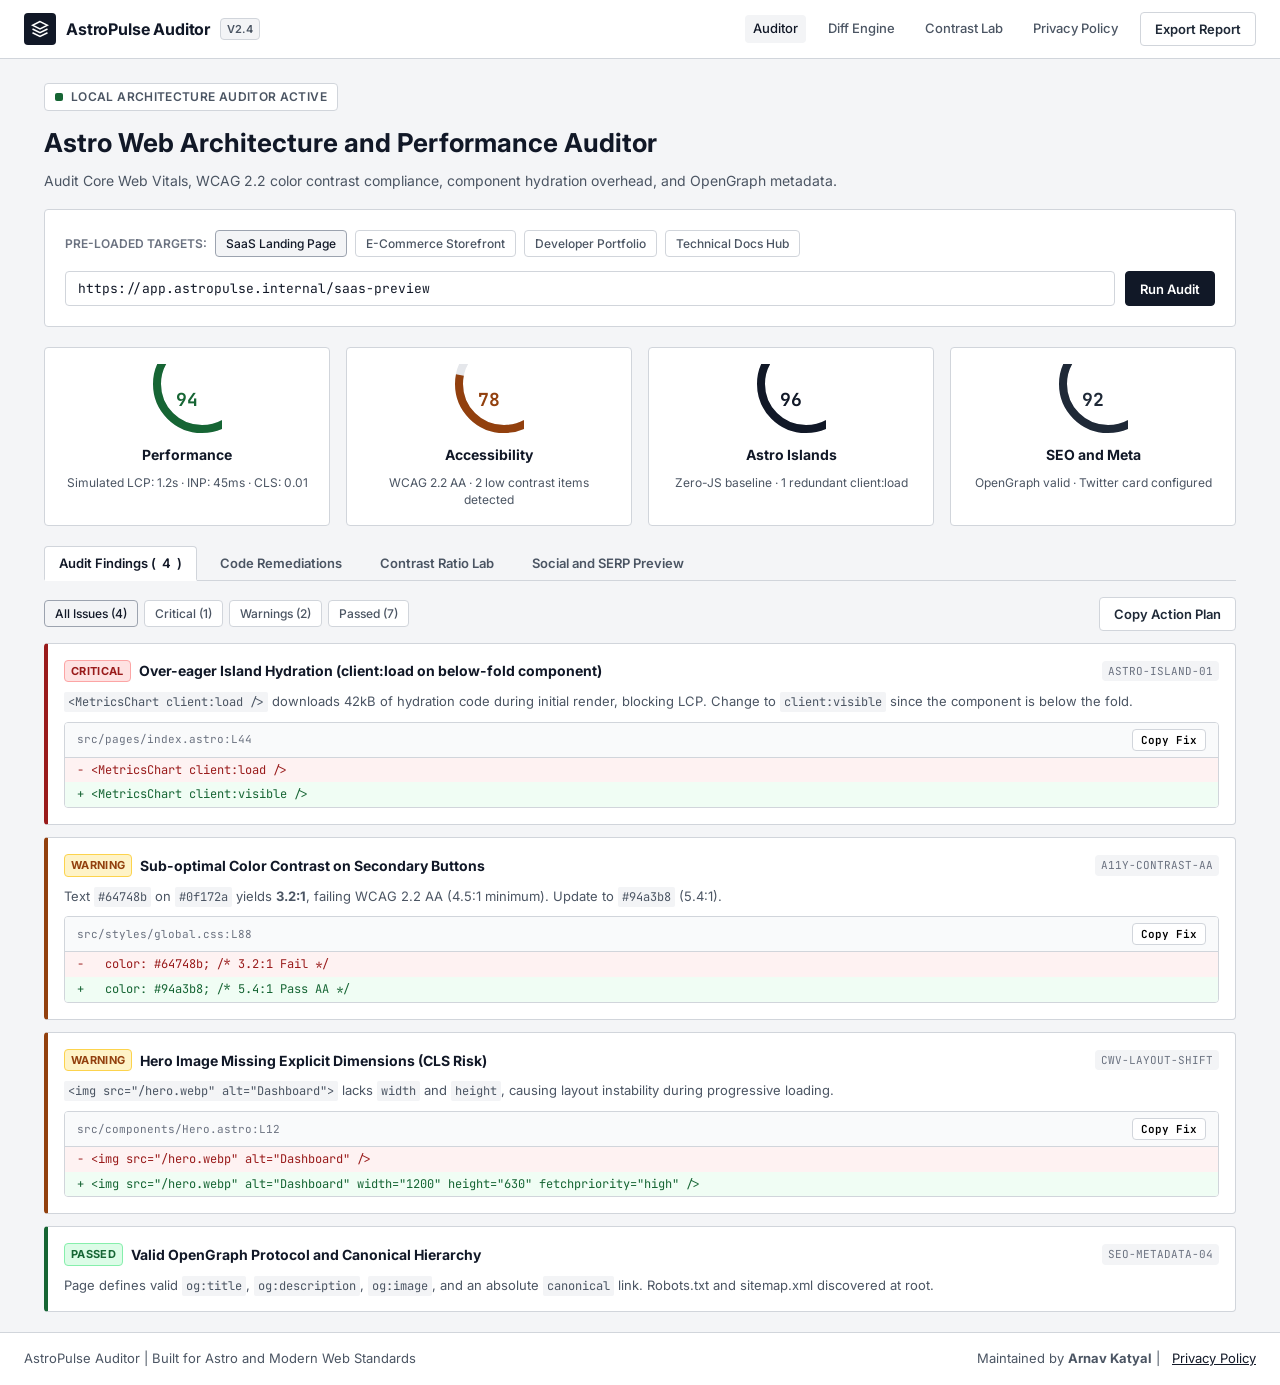
==== index.html @ 03dbcadd "Initial commit: AstroPulse web architecture and performance auditor" ====
<!DOCTYPE html>
<html lang="en">
<head>
  <meta charset="UTF-8" />
  <meta name="viewport" content="width=device-width, initial-scale=1.0" />
  <title>AstroPulse - Web Architecture, SEO and Performance Auditor</title>
  <meta name="description" content="Engineering auditor for Astro and modern web applications. Real-time Core Web Vitals simulation, WCAG 2.2 accessibility, and automated code diff remediations." />
  <link rel="preconnect" href="https://fonts.googleapis.com" />
  <link rel="preconnect" href="https://fonts.gstatic.com" crossorigin />
  <link href="https://fonts.googleapis.com/css2?family=Inter:wght@400;500;600;700&family=JetBrains+Mono:wght@400;500;600&display=swap" rel="stylesheet" />
  <style>
    :root {
      --bg: #f4f5f7;
      --card: #ffffff;
      --card-hover: #fafafa;
      --border: #d1d5db;
      --border-dark: #9ca3af;
      --t1: #111827;
      --t2: #4b5563;
      --t3: #6b7280;
      --btn-primary: #111827;
      --btn-primary-hover: #000000;
      --btn-primary-text: #ffffff;
      --btn-secondary: #ffffff;
      --btn-secondary-hover: #f9fafb;
      --btn-secondary-text: #1f2937;
      --pass: #166534; --pass-bg: #dcfce7; --pass-border: #86efac;
      --warn: #92400e; --warn-bg: #fef3c7; --warn-border: #fcd34d;
      --crit: #991b1b; --crit-bg: #fee2e2; --crit-border: #fca5a5;
      --radius: 4px;
      --sans: 'Inter', -apple-system, BlinkMacSystemFont, sans-serif;
      --mono: 'JetBrains Mono', Menlo, Consolas, monospace;
    }
    *, *::before, *::after { box-sizing: border-box; margin: 0; padding: 0; }
    html { scroll-behavior: smooth; }
    body {
      background: var(--bg);
      color: var(--t1);
      font-family: var(--sans);
      line-height: 1.5;
      min-height: 100vh;
      display: flex;
      flex-direction: column;
    }
    a { color: var(--t1); text-decoration: underline; }

    /* Top Nav */
    .nav {
      background: #ffffff;
      border-bottom: 1px solid var(--border);
      padding: 12px 24px;
      position: sticky;
      top: 0;
      z-index: 50;
    }
    .nav-inner {
      max-width: 1240px;
      margin: 0 auto;
      display: flex;
      align-items: center;
      justify-content: space-between;
      gap: 16px;
    }
    .nav-brand {
      display: flex;
      align-items: center;
      gap: 10px;
      text-decoration: none;
      color: var(--t1);
    }
    .logo {
      width: 32px;
      height: 32px;
      border-radius: var(--radius);
      background: var(--btn-primary);
      display: flex;
      align-items: center;
      justify-content: center;
    }
    .logo svg { width: 18px; height: 18px; fill: none; stroke: #fff; stroke-width: 2; }
    .brand-name { font-weight: 700; font-size: 16px; letter-spacing: -0.01em; }
    .badge {
      font-size: 11px;
      font-weight: 600;
      padding: 2px 6px;
      border-radius: var(--radius);
      background: #f3f4f6;
      color: var(--t2);
      border: 1px solid var(--border);
      text-transform: uppercase;
    }
    .nav-links { display: flex; align-items: center; gap: 14px; }
    .nav-link {
      font-size: 13px;
      font-weight: 500;
      color: var(--t2);
      text-decoration: none;
      padding: 4px 8px;
      border-radius: var(--radius);
    }
    .nav-link:hover, .nav-link.active {
      color: var(--t1);
      background: #f3f4f6;
    }

    /* Buttons */
    .btn {
      font-family: inherit;
      font-size: 13px;
      font-weight: 600;
      padding: 8px 14px;
      border-radius: var(--radius);
      cursor: pointer;
      display: inline-flex;
      align-items: center;
      gap: 6px;
      border: 1px solid transparent;
      user-select: none;
    }
    .btn-p {
      background: var(--btn-primary);
      color: var(--btn-primary-text);
      border-color: var(--btn-primary);
    }
    .btn-p:hover { background: var(--btn-primary-hover); }
    .btn-s {
      background: var(--btn-secondary);
      color: var(--btn-secondary-text);
      border-color: var(--border);
    }
    .btn-s:hover { background: var(--btn-secondary-hover); border-color: var(--border-dark); }

    /* Hero Section */
    .hero {
      max-width: 1240px;
      width: 100%;
      margin: 24px auto 0;
      padding: 0 24px;
    }
    .status-tag {
      display: inline-flex;
      align-items: center;
      gap: 8px;
      padding: 4px 10px;
      border-radius: var(--radius);
      border: 1px solid var(--border);
      background: #ffffff;
      color: var(--t2);
      font-size: 12px;
      font-weight: 600;
      margin-bottom: 12px;
      text-transform: uppercase;
      letter-spacing: 0.03em;
    }
    .status-tag .dot { width: 8px; height: 8px; border-radius: 2px; background: var(--pass); }
    .hero h1 { font-size: 26px; font-weight: 700; color: var(--t1); margin-bottom: 8px; }
    .hero p { font-size: 14px; color: var(--t2); max-width: 850px; line-height: 1.5; }

    /* Console Panel */
    .console {
      background: var(--card);
      border: 1px solid var(--border);
      border-radius: var(--radius);
      padding: 20px;
      margin-top: 18px;
      display: flex;
      flex-direction: column;
      gap: 14px;
    }
    .presets { display: flex; align-items: center; gap: 8px; flex-wrap: wrap; }
    .presets-label { font-size: 12px; font-weight: 600; color: var(--t3); text-transform: uppercase; }
    .preset {
      font-family: inherit;
      font-size: 12px;
      font-weight: 500;
      padding: 5px 10px;
      border-radius: var(--radius);
      border: 1px solid var(--border);
      background: #ffffff;
      color: var(--t2);
      cursor: pointer;
    }
    .preset:hover, .preset.on { background: #f3f4f6; color: var(--t1); border-color: var(--border-dark); }
    .input-row { display: flex; gap: 10px; }
    .url-input {
      flex: 1;
      font-family: var(--mono);
      font-size: 13px;
      padding: 8px 12px;
      border: 1px solid var(--border);
      border-radius: var(--radius);
      background: #ffffff;
      color: var(--t1);
    }
    .url-input:focus { outline: none; border-color: var(--t1); }
    .prog { display: none; }
    .prog-top { display: flex; justify-content: space-between; font-size: 12px; font-family: var(--mono); color: var(--t2); margin-bottom: 6px; }
    .prog-track { height: 6px; background: #e5e7eb; border-radius: 2px; overflow: hidden; }
    .prog-fill { height: 100%; width: 0%; background: var(--btn-primary); }

    /* Scorecards */
    .scores {
      max-width: 1240px;
      width: 100%;
      margin: 20px auto 0;
      padding: 0 24px;
      display: grid;
      grid-template-columns: repeat(4, 1fr);
      gap: 16px;
    }
    @media (max-width: 900px) { .scores { grid-template-columns: repeat(2, 1fr); } }
    @media (max-width: 540px) { .scores { grid-template-columns: 1fr; } }
    .sc {
      background: var(--card);
      border: 1px solid var(--border);
      border-radius: var(--radius);
      padding: 16px;
      display: flex;
      flex-direction: column;
      gap: 10px;
    }
    .gauge { width: 70px; height: 70px; position: relative; margin: 0 auto; }
    .gauge svg { width: 70px; height: 70px; transform: rotate(-90deg); }
    .gauge-bg { fill: none; stroke: #e5e7eb; stroke-width: 8; }
    .gauge-fg { fill: none; stroke-width: 8; stroke-dasharray: 283; stroke-dashoffset: 0; stroke-linecap: butt; transition: stroke-dashoffset .6s ease; }
    .gauge-num { position: absolute; inset: 0; display: flex; align-items: center; justify-content: center; font-size: 18px; font-weight: 700; font-family: var(--mono); }
    .sc h2 { font-size: 14px; font-weight: 700; text-align: center; }
    .sc .desc { font-size: 12px; color: var(--t2); text-align: center; line-height: 1.4; }

    /* Tabs & Content */
    .tabs {
      max-width: 1240px;
      width: 100%;
      margin: 20px auto;
      padding: 0 24px;
    }
    .tabs-nav {
      display: flex;
      border-bottom: 1px solid var(--border);
      gap: 8px;
      margin-bottom: 16px;
    }
    .tab-btn {
      font-family: inherit;
      font-size: 13px;
      font-weight: 600;
      padding: 8px 14px;
      border: 1px solid transparent;
      border-bottom: none;
      background: none;
      color: var(--t2);
      cursor: pointer;
      border-radius: var(--radius) var(--radius) 0 0;
      display: inline-flex;
      align-items: center;
      gap: 6px;
    }
    .tab-btn:hover { color: var(--t1); background: #ffffff; }
    .tab-btn.on {
      color: var(--t1);
      background: #ffffff;
      border-color: var(--border);
      border-bottom: 2px solid #ffffff;
      margin-bottom: -1px;
    }
    .tab-panel { display: none; }
    .tab-panel.on { display: block; }

    /* Findings List */
    .toolbar { display: flex; justify-content: space-between; align-items: center; gap: 10px; margin-bottom: 12px; flex-wrap: wrap; }
    .chips { display: flex; gap: 6px; flex-wrap: wrap; }
    .chip {
      font-family: inherit;
      font-size: 12px;
      font-weight: 500;
      padding: 5px 10px;
      border-radius: var(--radius);
      border: 1px solid var(--border);
      background: #ffffff;
      color: var(--t2);
      cursor: pointer;
    }
    .chip:hover, .chip.on { background: #f3f4f6; color: var(--t1); border-color: var(--border-dark); }
    .findings { display: flex; flex-direction: column; gap: 12px; }
    .finding {
      background: var(--card);
      border: 1px solid var(--border);
      border-radius: var(--radius);
      padding: 16px;
      display: flex;
      flex-direction: column;
      gap: 10px;
    }
    .finding.crit { border-left: 4px solid var(--crit); }
    .finding.warn { border-left: 4px solid var(--warn); }
    .finding.pass { border-left: 4px solid var(--pass); }
    .fh { display: flex; justify-content: space-between; align-items: center; gap: 8px; flex-wrap: wrap; }
    .fh-left { display: flex; align-items: center; gap: 8px; }
    .fh h3 { font-size: 14px; font-weight: 700; color: var(--t1); }
    .sev {
      font-size: 11px;
      font-weight: 700;
      padding: 2px 6px;
      border-radius: var(--radius);
      text-transform: uppercase;
      letter-spacing: 0.03em;
    }
    .sev.crit { background: var(--crit-bg); color: var(--crit); border: 1px solid var(--crit-border); }
    .sev.warn { background: var(--warn-bg); color: var(--warn); border: 1px solid var(--warn-border); }
    .sev.pass { background: var(--pass-bg); color: var(--pass); border: 1px solid var(--pass-border); }
    .rule { font-family: var(--mono); font-size: 11px; color: var(--t3); background: #f3f4f6; padding: 2px 6px; border-radius: var(--radius); }
    .fd { font-size: 13px; color: var(--t2); line-height: 1.5; }
    .fd code { font-family: var(--mono); font-size: 12px; background: #f3f4f6; padding: 2px 4px; border-radius: 2px; }

    /* Code Diff Boxes */
    .diff {
      background: #ffffff;
      border: 1px solid var(--border);
      border-radius: var(--radius);
      font-family: var(--mono);
      font-size: 12px;
      overflow-x: auto;
    }
    .diff-head {
      background: #f9fafb;
      border-bottom: 1px solid var(--border);
      padding: 6px 12px;
      display: flex;
      justify-content: space-between;
      align-items: center;
      font-size: 11px;
      color: var(--t3);
    }
    .diff-btn {
      font-family: inherit;
      font-size: 11px;
      font-weight: 600;
      padding: 3px 8px;
      border-radius: var(--radius);
      border: 1px solid var(--border);
      background: #ffffff;
      cursor: pointer;
    }
    .diff-btn:hover { background: #f3f4f6; }
    .dl { padding: 4px 12px; white-space: pre; line-height: 1.4; }
    .dl.del { background: #fef2f2; color: #991b1b; }
    .dl.add { background: #f0fdf4; color: #166534; }
    .dl.ctx { color: var(--t3); }

    /* Contrast Lab Panel */
    .clab {
      display: grid;
      grid-template-columns: 1fr 1fr;
      gap: 16px;
      background: var(--card);
      border: 1px solid var(--border);
      border-radius: var(--radius);
      padding: 20px;
    }
    @media (max-width: 800px) { .clab { grid-template-columns: 1fr; } }
    .clab-preview {
      border: 1px solid var(--border);
      border-radius: var(--radius);
      padding: 24px;
      display: flex;
      flex-direction: column;
      align-items: center;
      justify-content: center;
      gap: 8px;
      min-height: 180px;
      text-align: center;
    }
    .clab-ratio { font-size: 32px; font-weight: 700; font-family: var(--mono); }
    .clab-form { display: flex; flex-direction: column; gap: 12px; }
    .clab-form h3 { font-size: 15px; font-weight: 700; }
    .cf {
      display: flex;
      justify-content: space-between;
      align-items: center;
      padding: 10px;
      border: 1px solid var(--border);
      border-radius: var(--radius);
      background: #f9fafb;
    }
    .cf-label { font-size: 12px; font-weight: 600; color: var(--t2); }
    .cf-hex { font-family: var(--mono); font-size: 12px; }
    .formula-box {
      font-size: 12px;
      color: var(--t2);
      background: #f9fafb;
      border: 1px solid var(--border);
      border-radius: var(--radius);
      padding: 10px;
      line-height: 1.5;
    }

    /* Social Card Panel */
    .social-grid {
      display: grid;
      grid-template-columns: 1fr 1fr;
      gap: 16px;
    }
    @media (max-width: 800px) { .social-grid { grid-template-columns: 1fr; } }
    .scard {
      background: var(--card);
      border: 1px solid var(--border);
      border-radius: var(--radius);
      overflow: hidden;
    }
    .scard-bar {
      font-size: 12px;
      font-weight: 700;
      padding: 8px 12px;
      background: #f9fafb;
      border-bottom: 1px solid var(--border);
      color: var(--t2);
      text-transform: uppercase;
      letter-spacing: 0.03em;
    }
    .scard-body { padding: 14px; display: flex; flex-direction: column; gap: 6px; }
    .scard-domain { font-size: 12px; color: var(--t3); }
    .scard-title { font-size: 14px; font-weight: 700; color: var(--t1); }
    .scard-snippet { font-size: 12px; color: var(--t2); line-height: 1.4; }
    .scard-img {
      background: #f3f4f6;
      border-bottom: 1px solid var(--border);
      padding: 30px;
      text-align: center;
      font-size: 13px;
      color: var(--t2);
      font-weight: 600;
    }

    /* Footer */
    footer {
      background: #ffffff;
      border-top: 1px solid var(--border);
      padding: 16px 24px;
      margin-top: auto;
      font-size: 13px;
      color: var(--t2);
    }
    .footer-inner {
      max-width: 1240px;
      margin: 0 auto;
      display: flex;
      justify-content: space-between;
      align-items: center;
      gap: 16px;
      flex-wrap: wrap;
    }

    /* Notification Toast */
    .toast {
      display: none;
      position: fixed;
      bottom: 20px;
      right: 20px;
      background: #111827;
      color: #ffffff;
      padding: 10px 16px;
      border-radius: var(--radius);
      font-size: 13px;
      font-weight: 500;
      box-shadow: 0 4px 12px rgba(0,0,0,0.15);
      z-index: 100;
    }
  </style>
</head>
<body>

  <!-- Navigation Bar -->
  <header class="nav">
    <div class="nav-inner">
      <a href="index.html" class="nav-brand">
        <div class="logo">
          <svg viewBox="0 0 24 24"><path d="M12 2L2 7l10 5 10-5-10-5zM2 17l10 5 10-5M2 12l10 5 10-5"/></svg>
        </div>
        <span class="brand-name">AstroPulse Auditor</span>
        <span class="badge">v2.4</span>
      </a>
      <nav class="nav-links">
        <a href="index.html" class="nav-link active">Auditor</a>
        <a href="#remediations" class="nav-link">Diff Engine</a>
        <a href="#contrast" class="nav-link">Contrast Lab</a>
        <a href="privacy.html" class="nav-link">Privacy Policy</a>
        <button type="button" class="btn btn-s" id="btn-export">Export Report</button>
      </nav>
    </div>
  </header>

  <!-- Hero Section -->
  <section class="hero" id="audit">
    <div class="status-tag">
      <div class="dot"></div>
      <span>Local Architecture Auditor Active</span>
    </div>
    <h1>Astro Web Architecture and Performance Auditor</h1>
    <p>Audit Core Web Vitals, WCAG 2.2 color contrast compliance, component hydration overhead, and OpenGraph metadata.</p>

    <!-- Console -->
    <div class="console">
      <div class="presets">
        <span class="presets-label">Pre-loaded Targets:</span>
        <button type="button" class="preset on" data-p="saas">SaaS Landing Page</button>
        <button type="button" class="preset" data-p="ecom">E-Commerce Storefront</button>
        <button type="button" class="preset" data-p="portfolio">Developer Portfolio</button>
        <button type="button" class="preset" data-p="docs">Technical Docs Hub</button>
      </div>
      <div class="input-row">
        <input type="text" id="url-input" class="url-input" value="https://app.astropulse.internal/saas-preview" placeholder="Enter target URL or local endpoint..." />
        <button type="button" class="btn btn-p" id="btn-run">Run Audit</button>
      </div>
      <div class="prog" id="prog">
        <div class="prog-top">
          <span class="prog-status" id="prog-st">Initializing worker...</span>
          <span class="prog-pct" id="prog-pct">0%</span>
        </div>
        <div class="prog-track"><div class="prog-fill" id="prog-fill"></div></div>
      </div>
    </div>
  </section>

  <!-- Scorecards -->
  <section class="scores" id="scores">
    <div class="sc">
      <div class="gauge">
        <svg><circle class="gauge-bg" cx="50" cy="50" r="45"/><circle class="gauge-fg" id="g-perf" cx="50" cy="50" r="45" stroke="#166534"/></svg>
        <span class="gauge-num" id="n-perf" style="color:#166534">94</span>
      </div>
      <h2>Performance</h2>
      <p class="desc" id="d-perf">Simulated LCP: 1.2s · INP: 45ms · CLS: 0.01</p>
    </div>
    <div class="sc">
      <div class="gauge">
        <svg><circle class="gauge-bg" cx="50" cy="50" r="45"/><circle class="gauge-fg" id="g-a11y" cx="50" cy="50" r="45" stroke="#92400e"/></svg>
        <span class="gauge-num" id="n-a11y" style="color:#92400e">78</span>
      </div>
      <h2>Accessibility</h2>
      <p class="desc" id="d-a11y">WCAG 2.2 AA · 2 low contrast items detected</p>
    </div>
    <div class="sc">
      <div class="gauge">
        <svg><circle class="gauge-bg" cx="50" cy="50" r="45"/><circle class="gauge-fg" id="g-bp" cx="50" cy="50" r="45" stroke="#111827"/></svg>
        <span class="gauge-num" id="n-bp" style="color:#111827">96</span>
      </div>
      <h2>Astro Islands</h2>
      <p class="desc" id="d-bp">Zero-JS baseline · 1 redundant client:load</p>
    </div>
    <div class="sc">
      <div class="gauge">
        <svg><circle class="gauge-bg" cx="50" cy="50" r="45"/><circle class="gauge-fg" id="g-seo" cx="50" cy="50" r="45" stroke="#1f2937"/></svg>
        <span class="gauge-num" id="n-seo" style="color:#1f2937">92</span>
      </div>
      <h2>SEO and Meta</h2>
      <p class="desc" id="d-seo">OpenGraph valid · Twitter card configured</p>
    </div>
  </section>

  <!-- Tabs Navigation -->
  <section class="tabs">
    <div class="tabs-nav">
      <button type="button" class="tab-btn on" data-t="t-findings">Audit Findings (<span id="fc">4</span>)</button>
      <button type="button" class="tab-btn" data-t="t-diff">Code Remediations</button>
      <button type="button" class="tab-btn" data-t="t-contrast">Contrast Ratio Lab</button>
      <button type="button" class="tab-btn" data-t="t-social">Social and SERP Preview</button>
    </div>

    <!-- TAB 1: Findings -->
    <div id="t-findings" class="tab-panel on">
      <div class="toolbar">
        <div class="chips">
          <button type="button" class="chip on" data-f="all">All Issues (4)</button>
          <button type="button" class="chip" data-f="crit">Critical (1)</button>
          <button type="button" class="chip" data-f="warn">Warnings (2)</button>
          <button type="button" class="chip" data-f="pass">Passed (7)</button>
        </div>
        <button type="button" class="btn btn-s" id="btn-plan">Copy Action Plan</button>
      </div>

      <div class="findings" id="findings">
        <!-- Critical -->
        <div class="finding crit" data-s="crit">
          <div class="fh">
            <div class="fh-left"><span class="sev crit">Critical</span><h3>Over-eager Island Hydration (client:load on below-fold component)</h3></div>
            <span class="rule">ASTRO-ISLAND-01</span>
          </div>
          <p class="fd"><code>&lt;MetricsChart client:load /&gt;</code> downloads 42kB of hydration code during initial render, blocking LCP. Change to <code>client:visible</code> since the component is below the fold.</p>
          <div class="diff">
            <div class="diff-head"><span>src/pages/index.astro:L44</span><button type="button" class="diff-btn cp" data-cp="<MetricsChart client:visible />">Copy Fix</button></div>
            <div class="dl del">- &lt;MetricsChart client:load /&gt;</div>
            <div class="dl add">+ &lt;MetricsChart client:visible /&gt;</div>
          </div>
        </div>
        <!-- Warning 1 -->
        <div class="finding warn" data-s="warn">
          <div class="fh">
            <div class="fh-left"><span class="sev warn">Warning</span><h3>Sub-optimal Color Contrast on Secondary Buttons</h3></div>
            <span class="rule">A11Y-CONTRAST-AA</span>
          </div>
          <p class="fd">Text <code>#64748b</code> on <code>#0f172a</code> yields <strong>3.2:1</strong>, failing WCAG 2.2 AA (4.5:1 minimum). Update to <code>#94a3b8</code> (5.4:1).</p>
          <div class="diff">
            <div class="diff-head"><span>src/styles/global.css:L88</span><button type="button" class="diff-btn cp" data-cp="color: #94a3b8; /* WCAG 2.2 AA 5.4:1 */">Copy Fix</button></div>
            <div class="dl del">-   color: #64748b; /* 3.2:1 Fail */</div>
            <div class="dl add">+   color: #94a3b8; /* 5.4:1 Pass AA */</div>
          </div>
        </div>
        <!-- Warning 2 -->
        <div class="finding warn" data-s="warn">
          <div class="fh">
            <div class="fh-left"><span class="sev warn">Warning</span><h3>Hero Image Missing Explicit Dimensions (CLS Risk)</h3></div>
            <span class="rule">CWV-LAYOUT-SHIFT</span>
          </div>
          <p class="fd"><code>&lt;img src="/hero.webp" alt="Dashboard"&gt;</code> lacks <code>width</code> and <code>height</code>, causing layout instability during progressive loading.</p>
          <div class="diff">
            <div class="diff-head"><span>src/components/Hero.astro:L12</span><button type="button" class="diff-btn cp" data-cp='<img src="/hero.webp" alt="Dashboard" width="1200" height="630" fetchpriority="high" />'>Copy Fix</button></div>
            <div class="dl del">- &lt;img src="/hero.webp" alt="Dashboard" /&gt;</div>
            <div class="dl add">+ &lt;img src="/hero.webp" alt="Dashboard" width="1200" height="630" fetchpriority="high" /&gt;</div>
          </div>
        </div>
        <!-- Passed -->
        <div class="finding pass" data-s="pass">
          <div class="fh">
            <div class="fh-left"><span class="sev pass">Passed</span><h3>Valid OpenGraph Protocol and Canonical Hierarchy</h3></div>
            <span class="rule">SEO-METADATA-04</span>
          </div>
          <p class="fd">Page defines valid <code>og:title</code>, <code>og:description</code>, <code>og:image</code>, and an absolute <code>canonical</code> link. Robots.txt and sitemap.xml discovered at root.</p>
        </div>
      </div>
    </div>

    <!-- TAB 2: Diff -->
    <div id="t-diff" class="tab-panel">
      <div style="background:var(--card);border:1px solid var(--border);border-radius:var(--radius);padding:18px" id="remediations">
        <div style="display:flex;justify-content:space-between;align-items:center;margin-bottom:12px;flex-wrap:wrap;gap:8px;">
          <h3 style="font-size:15px;font-weight:700">Unified Patch: Complete Repository Remediation</h3>
          <button type="button" class="btn btn-p" id="btn-patch">Copy Unified Git Patch</button>
        </div>
        <div class="diff">
          <div class="diff-head"><span>diff --git a/src/pages/index.astro b/src/pages/index.astro</span><span>Branch: main</span></div>
          <div class="dl ctx">@@ -12,7 +12,7 @@</div>
          <div class="dl del">- &lt;img src="/hero.webp" alt="Dashboard" /&gt;</div>
          <div class="dl add">+ &lt;img src="/hero.webp" alt="Dashboard" width="1200" height="630" fetchpriority="high" /&gt;</div>
          <div class="dl ctx">@@ -44,7 +44,7 @@</div>
          <div class="dl del">- &lt;MetricsChart client:load /&gt;</div>
          <div class="dl add">+ &lt;MetricsChart client:visible /&gt;</div>
          <div class="dl ctx">@@ -88,7 +88,7 @@</div>
          <div class="dl del">- .btn-secondary { color: #64748b; }</div>
          <div class="dl add">+ .btn-secondary { color: #94a3b8; }</div>
        </div>
      </div>
    </div>

    <!-- TAB 3: Contrast Lab -->
    <div id="t-contrast" class="tab-panel">
      <div class="clab" id="contrast">
        <div class="clab-preview" id="clab-surf" style="background:#0f172a;color:#94a3b8">
          <span class="clab-ratio" id="clab-rat">5.42:1</span>
          <span class="sev pass" id="clab-badge">Passes WCAG 2.2 AA</span>
          <p style="font-size:13px;margin-top:6px">Sample text under selected background and text configuration.</p>
        </div>
        <div class="clab-form">
          <h3>Color Contrast Calculation Tool</h3>
          <p style="font-size:13px;color:var(--t2)">Adjust foreground and background colors. Evaluates relative luminance per WCAG 2.2 standards.</p>
          <div class="cf">
            <div><div class="cf-label">Text (Foreground)</div><div class="cf-hex" id="fg-hex">#94A3B8</div></div>
            <input type="color" id="fg-pick" value="#94a3b8" />
          </div>
          <div class="cf">
            <div><div class="cf-label">Surface (Background)</div><div class="cf-hex" id="bg-hex">#0F172A</div></div>
            <input type="color" id="bg-pick" value="#0f172a" />
          </div>
          <div class="formula-box">
            • <strong>Normal Text (AA)</strong>: Requires ≥ 4.5:1<br>
            • <strong>Large Text (AA)</strong>: Requires ≥ 3.0:1<br>
            • <strong>Enhanced (AAA)</strong>: Requires ≥ 7.0:1
          </div>
        </div>
      </div>
    </div>

    <!-- TAB 4: Social Preview -->
    <div id="t-social" class="tab-panel">
      <div class="social-grid" id="social">
        <div class="scard">
          <div class="scard-bar">Google Search Result (SERP) Preview</div>
          <div class="scard-body">
            <div class="scard-domain">https://app.astropulse.internal › saas-preview</div>
            <h4 class="scard-title">AstroPulse: Autonomous Web Architecture and Security</h4>
            <p class="scard-snippet">Audit modern web applications for Core Web Vitals, WCAG 2.2 accessibility compliance, and code diff remediations.</p>
          </div>
        </div>
        <div class="scard">
          <div class="scard-bar">Twitter and LinkedIn OpenGraph Card</div>
          <div class="scard-img">AstroPulse OpenGraph Preview</div>
          <div class="scard-body">
            <div class="scard-domain">app.astropulse.internal</div>
            <h4 class="scard-title" style="color:var(--t1);">AstroPulse: Web Architecture Auditor</h4>
            <p class="scard-snippet">Zero-runtime engineering evaluation, Core Web Vitals simulation, and instant code remediation diffs.</p>
          </div>
        </div>
      </div>
    </div>
  </section>

  <!-- Footer -->
  <footer>
    <div class="footer-inner">
      <div>AstroPulse Auditor | Built for Astro and Modern Web Standards</div>
      <div>
        Maintained by <strong>Arnav Katyal</strong> | 
        <a href="privacy.html" style="margin-left: 8px;">Privacy Policy</a>
      </div>
    </div>
  </footer>

  <div class="toast" id="toast">Done</div>

  <script>
    const $ = s => document.querySelector(s);
    const $$ = s => document.querySelectorAll(s);
    const toast = msg => { const t=$('#toast'); t.textContent=msg; t.style.display='block'; setTimeout(()=>t.style.display='none',2600); };
    const setGauge = (el,v) => { el.style.strokeDashoffset = 283 - 283*(v/100); };

    // Init gauges
    setGauge($('#g-perf'),94); setGauge($('#g-a11y'),78); setGauge($('#g-bp'),96); setGauge($('#g-seo'),92);

    // Presets
    const P = {
      saas:      { url:'https://app.astropulse.internal/saas-preview',           s:{perf:94,a11y:78,bp:96,seo:92}, descs:{perf:'Simulated LCP: 1.2s · INP: 45ms · CLS: 0.01', a11y:'WCAG 2.2 AA · 2 low contrast items detected', bp:'Zero-JS baseline · 1 redundant client:load', seo:'OpenGraph valid · Twitter card configured'}},
      ecom:      { url:'https://shop.astropulse.internal/storefront-demo',       s:{perf:71,a11y:84,bp:88,seo:89}, descs:{perf:'Simulated LCP: 3.1s · INP: 120ms · CLS: 0.12', a11y:'WCAG 2.2 AA · 1 missing alt tag', bp:'3 over-hydrated islands detected', seo:'Missing canonical · Twitter card OK'}},
      portfolio: { url:'https://arnav.engineering/portfolio',                     s:{perf:98,a11y:92,bp:100,seo:95}, descs:{perf:'Simulated LCP: 0.8s · INP: 22ms · CLS: 0.00', a11y:'WCAG 2.2 AA · 1 focus order suggestion', bp:'Fully static · Zero client JS shipped', seo:'Full OpenGraph + JSON-LD structured data'}},
      docs:      { url:'https://docs.astropulse.internal/v2/architecture',       s:{perf:96,a11y:95,bp:98,seo:99}, descs:{perf:'Simulated LCP: 0.9s · INP: 30ms · CLS: 0.00', a11y:'WCAG 2.2 AA · All checks passed', bp:'1 lazy-loaded component · No hydration bloat', seo:'Sitemap + robots.txt + full canonical chain'}}
    };

    $$('.preset').forEach(b => b.addEventListener('click',()=>{
      $$('.preset').forEach(x=>x.classList.remove('on')); b.classList.add('on');
      const c = P[b.dataset.p]; if(c){ $('#url-input').value=c.url; runAudit(c); }
    }));

    // Audit Simulation
    function runAudit(cfg=P.saas){
      const prog=$('#prog'), fill=$('#prog-fill'), st=$('#prog-st'), pct=$('#prog-pct'), btn=$('#btn-run');
      prog.style.display='block'; btn.disabled=true; btn.style.opacity='.6';
      const steps=[
        {p:15, t:'Scanning DOM hierarchy and heading structure...'},
        {p:35, t:'Simulating Core Web Vitals (LCP, INP, CLS)...'},
        {p:55, t:'Evaluating WCAG 2.2 AA contrast ratios and ARIA...'},
        {p:75, t:'Auditing Astro island hydration directives...'},
        {p:90, t:'Generating remediation diffs...'},
        {p:100,t:'Audit complete. All rules evaluated.'}
      ];
      let i=0;
      const iv = setInterval(()=>{
        if(i<steps.length){ fill.style.width=steps[i].p+'%'; pct.textContent=steps[i].p+'%'; st.textContent=steps[i].t; i++; }
        else { clearInterval(iv); setTimeout(()=>{
          prog.style.display='none'; btn.disabled=false; btn.style.opacity='1';
          $('#n-perf').textContent=cfg.s.perf; $('#n-a11y').textContent=cfg.s.a11y; $('#n-bp').textContent=cfg.s.bp; $('#n-seo').textContent=cfg.s.seo;
          setGauge($('#g-perf'),cfg.s.perf); setGauge($('#g-a11y'),cfg.s.a11y); setGauge($('#g-bp'),cfg.s.bp); setGauge($('#g-seo'),cfg.s.seo);
          if(cfg.descs){ $('#d-perf').textContent=cfg.descs.perf; $('#d-a11y').textContent=cfg.descs.a11y; $('#d-bp').textContent=cfg.descs.bp; $('#d-seo').textContent=cfg.descs.seo; }
          toast('Audit completed successfully.');
        },400);}
      },200);
    }
    $('#btn-run').addEventListener('click',()=>runAudit());

    // Tabs
    $$('.tab-btn').forEach(b=>b.addEventListener('click',()=>{
      $$('.tab-btn').forEach(x=>x.classList.remove('on')); $$('.tab-panel').forEach(x=>x.classList.remove('on'));
      b.classList.add('on'); const t=$('#'+b.dataset.t); if(t) t.classList.add('on');
    }));

    // Filters
    $$('.chip').forEach(c=>c.addEventListener('click',()=>{
      $$('.chip').forEach(x=>x.classList.remove('on')); c.classList.add('on');
      const f=c.dataset.f;
      $$('.finding').forEach(card=>{ card.style.display = (f==='all'||card.dataset.s===f) ? 'flex' : 'none'; });
    }));

    // Copy handlers
    $$('.cp').forEach(b=>b.addEventListener('click',()=>{ navigator.clipboard.writeText(b.dataset.cp); toast('Code fix copied to clipboard.'); }));

    $('#btn-patch')?.addEventListener('click',()=>{
      navigator.clipboard.writeText(`diff --git a/src/pages/index.astro b/src/pages/index.astro
-<img src="/hero.webp" alt="Dashboard" />
+<img src="/hero.webp" alt="Dashboard" width="1200" height="630" fetchpriority="high" />
-<MetricsChart client:load />
+<MetricsChart client:visible />
-.btn-secondary { color: #64748b; }
+.btn-secondary { color: #94a3b8; }`);
      toast('Unified git patch copied to clipboard.');
    });

    $('#btn-plan')?.addEventListener('click',()=>{
      navigator.clipboard.writeText(`AstroPulse Remediation Action Plan:
1. [Critical] Replace <MetricsChart client:load /> with client:visible (Saves 42kB initial JS)
2. [Warning] Bump secondary button text color #64748b -> #94a3b8 (Passes WCAG 2.2 AA 5.4:1)
3. [Warning] Add width=1200 height=630 fetchpriority=high to hero image (Eliminates CLS)
4. [Passed] OpenGraph and Canonical meta tags correctly configured.`);
      toast('Action plan copied to clipboard.');
    });

    // Export handler
    $('#btn-export')?.addEventListener('click',()=>{
      const r={auditEngine:'AstroPulse Auditor v2.4',maintainer:'Arnav Katyal',timestamp:new Date().toISOString(),targetUrl:$('#url-input').value,
        scores:{performance:+$('#n-perf').textContent,accessibility:+$('#n-a11y').textContent,bestPractices:+$('#n-bp').textContent,seo:+$('#n-seo').textContent},
        summary:'4 rules evaluated, 1 critical, 2 warnings, 7 passed'};
      const b=new Blob([JSON.stringify(r,null,2)],{type:'application/json'}), u=URL.createObjectURL(b), a=document.createElement('a');
      a.href=u; a.download='astropulse-audit-report.json'; a.click(); URL.revokeObjectURL(u);
      toast('Exported astropulse-audit-report.json.');
    });

    // Contrast Lab
    const fgP=$('#fg-pick'), bgP=$('#bg-pick');
    function hex2rgb(h){ const c=h.replace('#',''); return [parseInt(c.substring(0,2),16),parseInt(c.substring(2,4),16),parseInt(c.substring(4,6),16)]; }
    function lum(r,g,b){ const a=[r,g,b].map(v=>{v/=255;return v<=.03928?v/12.92:Math.pow((v+.055)/1.055,2.4)}); return a[0]*.2126+a[1]*.7152+a[2]*.0722; }
    function contrast(a,b){ const l1=lum(...hex2rgb(a)),l2=lum(...hex2rgb(b)); return (Math.max(l1,l2)+.05)/(Math.min(l1,l2)+.05); }
    function updContrast(){
      const fg=fgP.value, bg=bgP.value, r=contrast(fg,bg);
      $('#fg-hex').textContent=fg.toUpperCase(); $('#bg-hex').textContent=bg.toUpperCase();
      $('#clab-surf').style.backgroundColor=bg; $('#clab-surf').style.color=fg;
      $('#clab-rat').textContent=r.toFixed(2)+':1';
      const badge=$('#clab-badge');
      if(r>=7){badge.textContent='Passes WCAG 2.2 AAA (Enhanced)';badge.className='sev pass';}
      else if(r>=4.5){badge.textContent='Passes WCAG 2.2 AA';badge.className='sev pass';}
      else if(r>=3){badge.textContent='Passes Large Text Only (3:1)';badge.className='sev warn';}
      else{badge.textContent='Fails WCAG 2.2 AA (< 3:1)';badge.className='sev crit';}
    }
    fgP.addEventListener('input',updContrast); bgP.addEventListener('input',updContrast);
  </script>
</body>
</html>
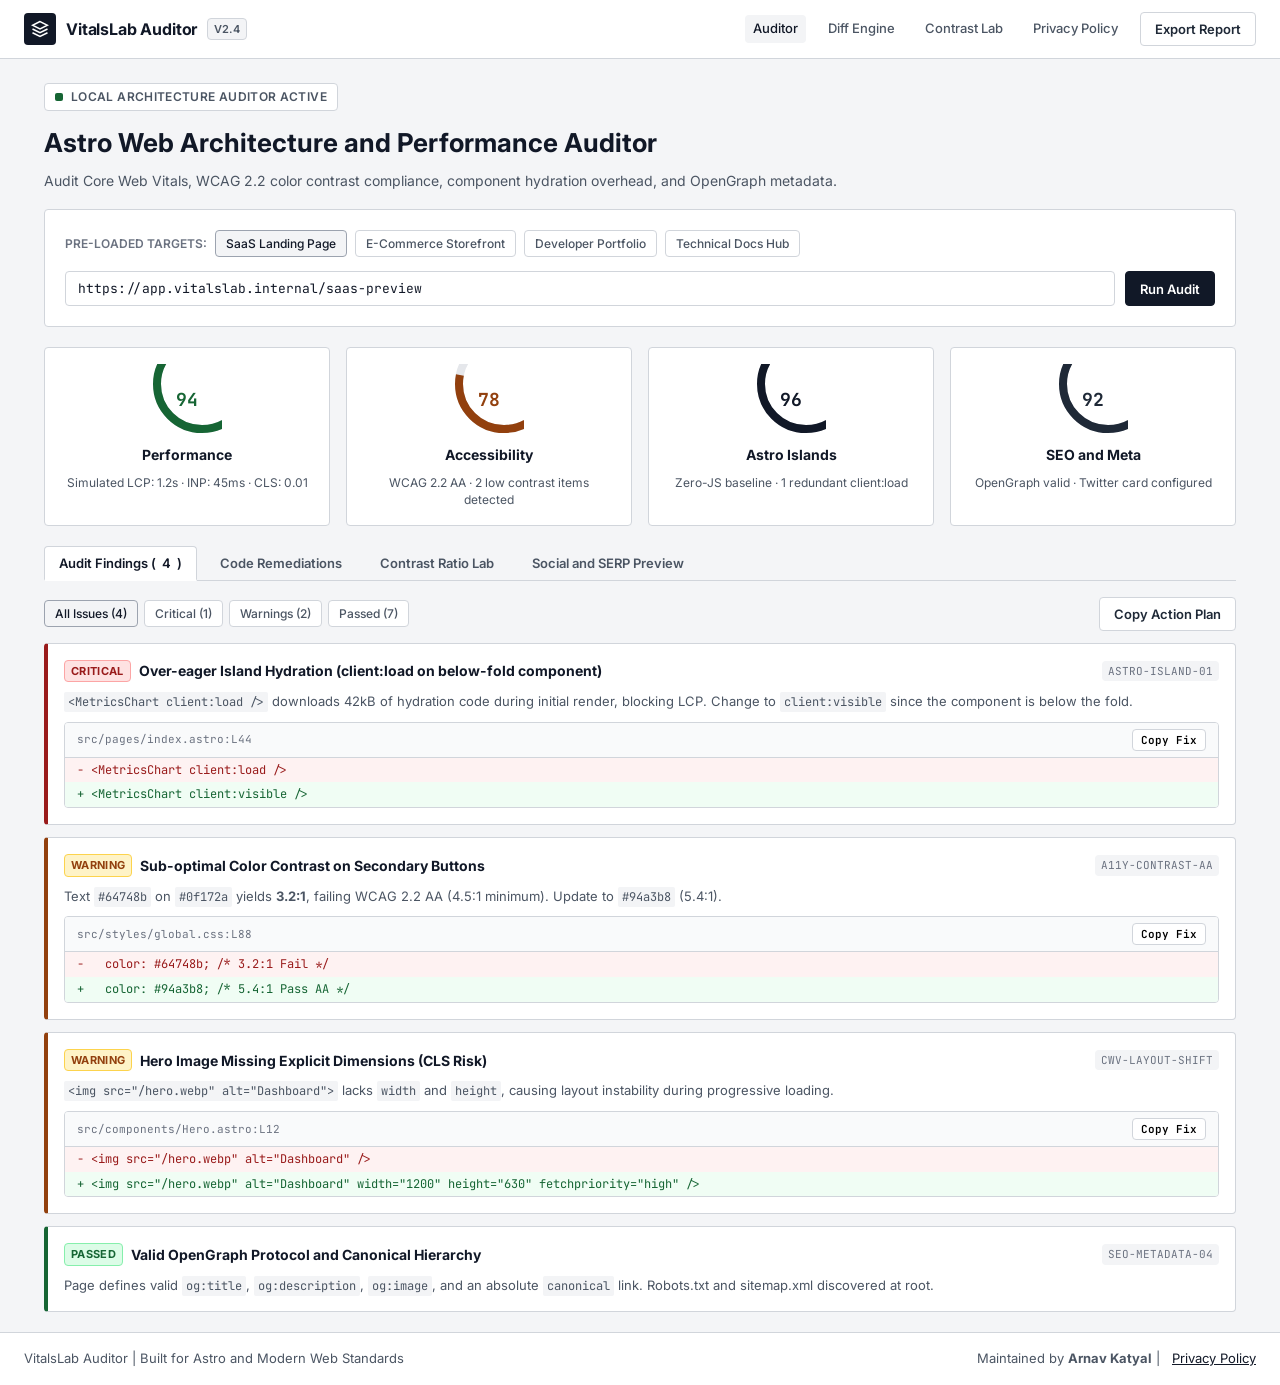
==== commit f03f8a84: "feat: modularize code into JavaScript and CSS modules with terminal CLI and tests" ====
--- a/index.html
+++ b/index.html
@@ -3,469 +3,12 @@
 <head>
   <meta charset="UTF-8" />
   <meta name="viewport" content="width=device-width, initial-scale=1.0" />
-  <title>AstroPulse - Web Architecture, SEO and Performance Auditor</title>
+  <title>VitalsLab - Web Architecture, SEO and Performance Auditor</title>
   <meta name="description" content="Engineering auditor for Astro and modern web applications. Real-time Core Web Vitals simulation, WCAG 2.2 accessibility, and automated code diff remediations." />
   <link rel="preconnect" href="https://fonts.googleapis.com" />
   <link rel="preconnect" href="https://fonts.gstatic.com" crossorigin />
   <link href="https://fonts.googleapis.com/css2?family=Inter:wght@400;500;600;700&family=JetBrains+Mono:wght@400;500;600&display=swap" rel="stylesheet" />
-  <style>
-    :root {
-      --bg: #f4f5f7;
-      --card: #ffffff;
-      --card-hover: #fafafa;
-      --border: #d1d5db;
-      --border-dark: #9ca3af;
-      --t1: #111827;
-      --t2: #4b5563;
-      --t3: #6b7280;
-      --btn-primary: #111827;
-      --btn-primary-hover: #000000;
-      --btn-primary-text: #ffffff;
-      --btn-secondary: #ffffff;
-      --btn-secondary-hover: #f9fafb;
-      --btn-secondary-text: #1f2937;
-      --pass: #166534; --pass-bg: #dcfce7; --pass-border: #86efac;
-      --warn: #92400e; --warn-bg: #fef3c7; --warn-border: #fcd34d;
-      --crit: #991b1b; --crit-bg: #fee2e2; --crit-border: #fca5a5;
-      --radius: 4px;
-      --sans: 'Inter', -apple-system, BlinkMacSystemFont, sans-serif;
-      --mono: 'JetBrains Mono', Menlo, Consolas, monospace;
-    }
-    *, *::before, *::after { box-sizing: border-box; margin: 0; padding: 0; }
-    html { scroll-behavior: smooth; }
-    body {
-      background: var(--bg);
-      color: var(--t1);
-      font-family: var(--sans);
-      line-height: 1.5;
-      min-height: 100vh;
-      display: flex;
-      flex-direction: column;
-    }
-    a { color: var(--t1); text-decoration: underline; }
-
-    /* Top Nav */
-    .nav {
-      background: #ffffff;
-      border-bottom: 1px solid var(--border);
-      padding: 12px 24px;
-      position: sticky;
-      top: 0;
-      z-index: 50;
-    }
-    .nav-inner {
-      max-width: 1240px;
-      margin: 0 auto;
-      display: flex;
-      align-items: center;
-      justify-content: space-between;
-      gap: 16px;
-    }
-    .nav-brand {
-      display: flex;
-      align-items: center;
-      gap: 10px;
-      text-decoration: none;
-      color: var(--t1);
-    }
-    .logo {
-      width: 32px;
-      height: 32px;
-      border-radius: var(--radius);
-      background: var(--btn-primary);
-      display: flex;
-      align-items: center;
-      justify-content: center;
-    }
-    .logo svg { width: 18px; height: 18px; fill: none; stroke: #fff; stroke-width: 2; }
-    .brand-name { font-weight: 700; font-size: 16px; letter-spacing: -0.01em; }
-    .badge {
-      font-size: 11px;
-      font-weight: 600;
-      padding: 2px 6px;
-      border-radius: var(--radius);
-      background: #f3f4f6;
-      color: var(--t2);
-      border: 1px solid var(--border);
-      text-transform: uppercase;
-    }
-    .nav-links { display: flex; align-items: center; gap: 14px; }
-    .nav-link {
-      font-size: 13px;
-      font-weight: 500;
-      color: var(--t2);
-      text-decoration: none;
-      padding: 4px 8px;
-      border-radius: var(--radius);
-    }
-    .nav-link:hover, .nav-link.active {
-      color: var(--t1);
-      background: #f3f4f6;
-    }
-
-    /* Buttons */
-    .btn {
-      font-family: inherit;
-      font-size: 13px;
-      font-weight: 600;
-      padding: 8px 14px;
-      border-radius: var(--radius);
-      cursor: pointer;
-      display: inline-flex;
-      align-items: center;
-      gap: 6px;
-      border: 1px solid transparent;
-      user-select: none;
-    }
-    .btn-p {
-      background: var(--btn-primary);
-      color: var(--btn-primary-text);
-      border-color: var(--btn-primary);
-    }
-    .btn-p:hover { background: var(--btn-primary-hover); }
-    .btn-s {
-      background: var(--btn-secondary);
-      color: var(--btn-secondary-text);
-      border-color: var(--border);
-    }
-    .btn-s:hover { background: var(--btn-secondary-hover); border-color: var(--border-dark); }
-
-    /* Hero Section */
-    .hero {
-      max-width: 1240px;
-      width: 100%;
-      margin: 24px auto 0;
-      padding: 0 24px;
-    }
-    .status-tag {
-      display: inline-flex;
-      align-items: center;
-      gap: 8px;
-      padding: 4px 10px;
-      border-radius: var(--radius);
-      border: 1px solid var(--border);
-      background: #ffffff;
-      color: var(--t2);
-      font-size: 12px;
-      font-weight: 600;
-      margin-bottom: 12px;
-      text-transform: uppercase;
-      letter-spacing: 0.03em;
-    }
-    .status-tag .dot { width: 8px; height: 8px; border-radius: 2px; background: var(--pass); }
-    .hero h1 { font-size: 26px; font-weight: 700; color: var(--t1); margin-bottom: 8px; }
-    .hero p { font-size: 14px; color: var(--t2); max-width: 850px; line-height: 1.5; }
-
-    /* Console Panel */
-    .console {
-      background: var(--card);
-      border: 1px solid var(--border);
-      border-radius: var(--radius);
-      padding: 20px;
-      margin-top: 18px;
-      display: flex;
-      flex-direction: column;
-      gap: 14px;
-    }
-    .presets { display: flex; align-items: center; gap: 8px; flex-wrap: wrap; }
-    .presets-label { font-size: 12px; font-weight: 600; color: var(--t3); text-transform: uppercase; }
-    .preset {
-      font-family: inherit;
-      font-size: 12px;
-      font-weight: 500;
-      padding: 5px 10px;
-      border-radius: var(--radius);
-      border: 1px solid var(--border);
-      background: #ffffff;
-      color: var(--t2);
-      cursor: pointer;
-    }
-    .preset:hover, .preset.on { background: #f3f4f6; color: var(--t1); border-color: var(--border-dark); }
-    .input-row { display: flex; gap: 10px; }
-    .url-input {
-      flex: 1;
-      font-family: var(--mono);
-      font-size: 13px;
-      padding: 8px 12px;
-      border: 1px solid var(--border);
-      border-radius: var(--radius);
-      background: #ffffff;
-      color: var(--t1);
-    }
-    .url-input:focus { outline: none; border-color: var(--t1); }
-    .prog { display: none; }
-    .prog-top { display: flex; justify-content: space-between; font-size: 12px; font-family: var(--mono); color: var(--t2); margin-bottom: 6px; }
-    .prog-track { height: 6px; background: #e5e7eb; border-radius: 2px; overflow: hidden; }
-    .prog-fill { height: 100%; width: 0%; background: var(--btn-primary); }
-
-    /* Scorecards */
-    .scores {
-      max-width: 1240px;
-      width: 100%;
-      margin: 20px auto 0;
-      padding: 0 24px;
-      display: grid;
-      grid-template-columns: repeat(4, 1fr);
-      gap: 16px;
-    }
-    @media (max-width: 900px) { .scores { grid-template-columns: repeat(2, 1fr); } }
-    @media (max-width: 540px) { .scores { grid-template-columns: 1fr; } }
-    .sc {
-      background: var(--card);
-      border: 1px solid var(--border);
-      border-radius: var(--radius);
-      padding: 16px;
-      display: flex;
-      flex-direction: column;
-      gap: 10px;
-    }
-    .gauge { width: 70px; height: 70px; position: relative; margin: 0 auto; }
-    .gauge svg { width: 70px; height: 70px; transform: rotate(-90deg); }
-    .gauge-bg { fill: none; stroke: #e5e7eb; stroke-width: 8; }
-    .gauge-fg { fill: none; stroke-width: 8; stroke-dasharray: 283; stroke-dashoffset: 0; stroke-linecap: butt; transition: stroke-dashoffset .6s ease; }
-    .gauge-num { position: absolute; inset: 0; display: flex; align-items: center; justify-content: center; font-size: 18px; font-weight: 700; font-family: var(--mono); }
-    .sc h2 { font-size: 14px; font-weight: 700; text-align: center; }
-    .sc .desc { font-size: 12px; color: var(--t2); text-align: center; line-height: 1.4; }
-
-    /* Tabs & Content */
-    .tabs {
-      max-width: 1240px;
-      width: 100%;
-      margin: 20px auto;
-      padding: 0 24px;
-    }
-    .tabs-nav {
-      display: flex;
-      border-bottom: 1px solid var(--border);
-      gap: 8px;
-      margin-bottom: 16px;
-    }
-    .tab-btn {
-      font-family: inherit;
-      font-size: 13px;
-      font-weight: 600;
-      padding: 8px 14px;
-      border: 1px solid transparent;
-      border-bottom: none;
-      background: none;
-      color: var(--t2);
-      cursor: pointer;
-      border-radius: var(--radius) var(--radius) 0 0;
-      display: inline-flex;
-      align-items: center;
-      gap: 6px;
-    }
-    .tab-btn:hover { color: var(--t1); background: #ffffff; }
-    .tab-btn.on {
-      color: var(--t1);
-      background: #ffffff;
-      border-color: var(--border);
-      border-bottom: 2px solid #ffffff;
-      margin-bottom: -1px;
-    }
-    .tab-panel { display: none; }
-    .tab-panel.on { display: block; }
-
-    /* Findings List */
-    .toolbar { display: flex; justify-content: space-between; align-items: center; gap: 10px; margin-bottom: 12px; flex-wrap: wrap; }
-    .chips { display: flex; gap: 6px; flex-wrap: wrap; }
-    .chip {
-      font-family: inherit;
-      font-size: 12px;
-      font-weight: 500;
-      padding: 5px 10px;
-      border-radius: var(--radius);
-      border: 1px solid var(--border);
-      background: #ffffff;
-      color: var(--t2);
-      cursor: pointer;
-    }
-    .chip:hover, .chip.on { background: #f3f4f6; color: var(--t1); border-color: var(--border-dark); }
-    .findings { display: flex; flex-direction: column; gap: 12px; }
-    .finding {
-      background: var(--card);
-      border: 1px solid var(--border);
-      border-radius: var(--radius);
-      padding: 16px;
-      display: flex;
-      flex-direction: column;
-      gap: 10px;
-    }
-    .finding.crit { border-left: 4px solid var(--crit); }
-    .finding.warn { border-left: 4px solid var(--warn); }
-    .finding.pass { border-left: 4px solid var(--pass); }
-    .fh { display: flex; justify-content: space-between; align-items: center; gap: 8px; flex-wrap: wrap; }
-    .fh-left { display: flex; align-items: center; gap: 8px; }
-    .fh h3 { font-size: 14px; font-weight: 700; color: var(--t1); }
-    .sev {
-      font-size: 11px;
-      font-weight: 700;
-      padding: 2px 6px;
-      border-radius: var(--radius);
-      text-transform: uppercase;
-      letter-spacing: 0.03em;
-    }
-    .sev.crit { background: var(--crit-bg); color: var(--crit); border: 1px solid var(--crit-border); }
-    .sev.warn { background: var(--warn-bg); color: var(--warn); border: 1px solid var(--warn-border); }
-    .sev.pass { background: var(--pass-bg); color: var(--pass); border: 1px solid var(--pass-border); }
-    .rule { font-family: var(--mono); font-size: 11px; color: var(--t3); background: #f3f4f6; padding: 2px 6px; border-radius: var(--radius); }
-    .fd { font-size: 13px; color: var(--t2); line-height: 1.5; }
-    .fd code { font-family: var(--mono); font-size: 12px; background: #f3f4f6; padding: 2px 4px; border-radius: 2px; }
-
-    /* Code Diff Boxes */
-    .diff {
-      background: #ffffff;
-      border: 1px solid var(--border);
-      border-radius: var(--radius);
-      font-family: var(--mono);
-      font-size: 12px;
-      overflow-x: auto;
-    }
-    .diff-head {
-      background: #f9fafb;
-      border-bottom: 1px solid var(--border);
-      padding: 6px 12px;
-      display: flex;
-      justify-content: space-between;
-      align-items: center;
-      font-size: 11px;
-      color: var(--t3);
-    }
-    .diff-btn {
-      font-family: inherit;
-      font-size: 11px;
-      font-weight: 600;
-      padding: 3px 8px;
-      border-radius: var(--radius);
-      border: 1px solid var(--border);
-      background: #ffffff;
-      cursor: pointer;
-    }
-    .diff-btn:hover { background: #f3f4f6; }
-    .dl { padding: 4px 12px; white-space: pre; line-height: 1.4; }
-    .dl.del { background: #fef2f2; color: #991b1b; }
-    .dl.add { background: #f0fdf4; color: #166534; }
-    .dl.ctx { color: var(--t3); }
-
-    /* Contrast Lab Panel */
-    .clab {
-      display: grid;
-      grid-template-columns: 1fr 1fr;
-      gap: 16px;
-      background: var(--card);
-      border: 1px solid var(--border);
-      border-radius: var(--radius);
-      padding: 20px;
-    }
-    @media (max-width: 800px) { .clab { grid-template-columns: 1fr; } }
-    .clab-preview {
-      border: 1px solid var(--border);
-      border-radius: var(--radius);
-      padding: 24px;
-      display: flex;
-      flex-direction: column;
-      align-items: center;
-      justify-content: center;
-      gap: 8px;
-      min-height: 180px;
-      text-align: center;
-    }
-    .clab-ratio { font-size: 32px; font-weight: 700; font-family: var(--mono); }
-    .clab-form { display: flex; flex-direction: column; gap: 12px; }
-    .clab-form h3 { font-size: 15px; font-weight: 700; }
-    .cf {
-      display: flex;
-      justify-content: space-between;
-      align-items: center;
-      padding: 10px;
-      border: 1px solid var(--border);
-      border-radius: var(--radius);
-      background: #f9fafb;
-    }
-    .cf-label { font-size: 12px; font-weight: 600; color: var(--t2); }
-    .cf-hex { font-family: var(--mono); font-size: 12px; }
-    .formula-box {
-      font-size: 12px;
-      color: var(--t2);
-      background: #f9fafb;
-      border: 1px solid var(--border);
-      border-radius: var(--radius);
-      padding: 10px;
-      line-height: 1.5;
-    }
-
-    /* Social Card Panel */
-    .social-grid {
-      display: grid;
-      grid-template-columns: 1fr 1fr;
-      gap: 16px;
-    }
-    @media (max-width: 800px) { .social-grid { grid-template-columns: 1fr; } }
-    .scard {
-      background: var(--card);
-      border: 1px solid var(--border);
-      border-radius: var(--radius);
-      overflow: hidden;
-    }
-    .scard-bar {
-      font-size: 12px;
-      font-weight: 700;
-      padding: 8px 12px;
-      background: #f9fafb;
-      border-bottom: 1px solid var(--border);
-      color: var(--t2);
-      text-transform: uppercase;
-      letter-spacing: 0.03em;
-    }
-    .scard-body { padding: 14px; display: flex; flex-direction: column; gap: 6px; }
-    .scard-domain { font-size: 12px; color: var(--t3); }
-    .scard-title { font-size: 14px; font-weight: 700; color: var(--t1); }
-    .scard-snippet { font-size: 12px; color: var(--t2); line-height: 1.4; }
-    .scard-img {
-      background: #f3f4f6;
-      border-bottom: 1px solid var(--border);
-      padding: 30px;
-      text-align: center;
-      font-size: 13px;
-      color: var(--t2);
-      font-weight: 600;
-    }
-
-    /* Footer */
-    footer {
-      background: #ffffff;
-      border-top: 1px solid var(--border);
-      padding: 16px 24px;
-      margin-top: auto;
-      font-size: 13px;
-      color: var(--t2);
-    }
-    .footer-inner {
-      max-width: 1240px;
-      margin: 0 auto;
-      display: flex;
-      justify-content: space-between;
-      align-items: center;
-      gap: 16px;
-      flex-wrap: wrap;
-    }
-
-    /* Notification Toast */
-    .toast {
-      display: none;
-      position: fixed;
-      bottom: 20px;
-      right: 20px;
-      background: #111827;
-      color: #ffffff;
-      padding: 10px 16px;
-      border-radius: var(--radius);
-      font-size: 13px;
-      font-weight: 500;
-      box-shadow: 0 4px 12px rgba(0,0,0,0.15);
-      z-index: 100;
-    }
-  </style>
+  <link rel="stylesheet" href="style.css" />
 </head>
 <body>
 
@@ -476,7 +19,7 @@
         <div class="logo">
           <svg viewBox="0 0 24 24"><path d="M12 2L2 7l10 5 10-5-10-5zM2 17l10 5 10-5M2 12l10 5 10-5"/></svg>
         </div>
-        <span class="brand-name">AstroPulse Auditor</span>
+        <span class="brand-name">VitalsLab Auditor</span>
         <span class="badge">v2.4</span>
       </a>
       <nav class="nav-links">
@@ -508,7 +51,7 @@
         <button type="button" class="preset" data-p="docs">Technical Docs Hub</button>
       </div>
       <div class="input-row">
-        <input type="text" id="url-input" class="url-input" value="https://app.astropulse.internal/saas-preview" placeholder="Enter target URL or local endpoint..." />
+        <input type="text" id="url-input" class="url-input" value="https://app.vitalslab.internal/saas-preview" placeholder="Enter target URL or local endpoint..." />
         <button type="button" class="btn btn-p" id="btn-run">Run Audit</button>
       </div>
       <div class="prog" id="prog">
@@ -685,17 +228,17 @@
         <div class="scard">
           <div class="scard-bar">Google Search Result (SERP) Preview</div>
           <div class="scard-body">
-            <div class="scard-domain">https://app.astropulse.internal › saas-preview</div>
-            <h4 class="scard-title">AstroPulse: Autonomous Web Architecture and Security</h4>
+            <div class="scard-domain">https://app.vitalslab.internal › saas-preview</div>
+            <h4 class="scard-title">VitalsLab: Autonomous Web Architecture and Security</h4>
             <p class="scard-snippet">Audit modern web applications for Core Web Vitals, WCAG 2.2 accessibility compliance, and code diff remediations.</p>
           </div>
         </div>
         <div class="scard">
           <div class="scard-bar">Twitter and LinkedIn OpenGraph Card</div>
-          <div class="scard-img">AstroPulse OpenGraph Preview</div>
+          <div class="scard-img">VitalsLab OpenGraph Preview</div>
           <div class="scard-body">
-            <div class="scard-domain">app.astropulse.internal</div>
-            <h4 class="scard-title" style="color:var(--t1);">AstroPulse: Web Architecture Auditor</h4>
+            <div class="scard-domain">app.vitalslab.internal</div>
+            <h4 class="scard-title" style="color:var(--t1);">VitalsLab: Web Architecture Auditor</h4>
             <p class="scard-snippet">Zero-runtime engineering evaluation, Core Web Vitals simulation, and instant code remediation diffs.</p>
           </div>
         </div>
@@ -706,7 +249,7 @@
   <!-- Footer -->
   <footer>
     <div class="footer-inner">
-      <div>AstroPulse Auditor | Built for Astro and Modern Web Standards</div>
+      <div>VitalsLab Auditor | Built for Astro and Modern Web Standards</div>
       <div>
         Maintained by <strong>Arnav Katyal</strong> | 
         <a href="privacy.html" style="margin-left: 8px;">Privacy Policy</a>
@@ -716,117 +259,9 @@
 
   <div class="toast" id="toast">Done</div>
 
-  <script>
-    const $ = s => document.querySelector(s);
-    const $$ = s => document.querySelectorAll(s);
-    const toast = msg => { const t=$('#toast'); t.textContent=msg; t.style.display='block'; setTimeout(()=>t.style.display='none',2600); };
-    const setGauge = (el,v) => { el.style.strokeDashoffset = 283 - 283*(v/100); };
-
-    // Init gauges
-    setGauge($('#g-perf'),94); setGauge($('#g-a11y'),78); setGauge($('#g-bp'),96); setGauge($('#g-seo'),92);
-
-    // Presets
-    const P = {
-      saas:      { url:'https://app.astropulse.internal/saas-preview',           s:{perf:94,a11y:78,bp:96,seo:92}, descs:{perf:'Simulated LCP: 1.2s · INP: 45ms · CLS: 0.01', a11y:'WCAG 2.2 AA · 2 low contrast items detected', bp:'Zero-JS baseline · 1 redundant client:load', seo:'OpenGraph valid · Twitter card configured'}},
-      ecom:      { url:'https://shop.astropulse.internal/storefront-demo',       s:{perf:71,a11y:84,bp:88,seo:89}, descs:{perf:'Simulated LCP: 3.1s · INP: 120ms · CLS: 0.12', a11y:'WCAG 2.2 AA · 1 missing alt tag', bp:'3 over-hydrated islands detected', seo:'Missing canonical · Twitter card OK'}},
-      portfolio: { url:'https://arnav.engineering/portfolio',                     s:{perf:98,a11y:92,bp:100,seo:95}, descs:{perf:'Simulated LCP: 0.8s · INP: 22ms · CLS: 0.00', a11y:'WCAG 2.2 AA · 1 focus order suggestion', bp:'Fully static · Zero client JS shipped', seo:'Full OpenGraph + JSON-LD structured data'}},
-      docs:      { url:'https://docs.astropulse.internal/v2/architecture',       s:{perf:96,a11y:95,bp:98,seo:99}, descs:{perf:'Simulated LCP: 0.9s · INP: 30ms · CLS: 0.00', a11y:'WCAG 2.2 AA · All checks passed', bp:'1 lazy-loaded component · No hydration bloat', seo:'Sitemap + robots.txt + full canonical chain'}}
-    };
-
-    $$('.preset').forEach(b => b.addEventListener('click',()=>{
-      $$('.preset').forEach(x=>x.classList.remove('on')); b.classList.add('on');
-      const c = P[b.dataset.p]; if(c){ $('#url-input').value=c.url; runAudit(c); }
-    }));
-
-    // Audit Simulation
-    function runAudit(cfg=P.saas){
-      const prog=$('#prog'), fill=$('#prog-fill'), st=$('#prog-st'), pct=$('#prog-pct'), btn=$('#btn-run');
-      prog.style.display='block'; btn.disabled=true; btn.style.opacity='.6';
-      const steps=[
-        {p:15, t:'Scanning DOM hierarchy and heading structure...'},
-        {p:35, t:'Simulating Core Web Vitals (LCP, INP, CLS)...'},
-        {p:55, t:'Evaluating WCAG 2.2 AA contrast ratios and ARIA...'},
-        {p:75, t:'Auditing Astro island hydration directives...'},
-        {p:90, t:'Generating remediation diffs...'},
-        {p:100,t:'Audit complete. All rules evaluated.'}
-      ];
-      let i=0;
-      const iv = setInterval(()=>{
-        if(i<steps.length){ fill.style.width=steps[i].p+'%'; pct.textContent=steps[i].p+'%'; st.textContent=steps[i].t; i++; }
-        else { clearInterval(iv); setTimeout(()=>{
-          prog.style.display='none'; btn.disabled=false; btn.style.opacity='1';
-          $('#n-perf').textContent=cfg.s.perf; $('#n-a11y').textContent=cfg.s.a11y; $('#n-bp').textContent=cfg.s.bp; $('#n-seo').textContent=cfg.s.seo;
-          setGauge($('#g-perf'),cfg.s.perf); setGauge($('#g-a11y'),cfg.s.a11y); setGauge($('#g-bp'),cfg.s.bp); setGauge($('#g-seo'),cfg.s.seo);
-          if(cfg.descs){ $('#d-perf').textContent=cfg.descs.perf; $('#d-a11y').textContent=cfg.descs.a11y; $('#d-bp').textContent=cfg.descs.bp; $('#d-seo').textContent=cfg.descs.seo; }
-          toast('Audit completed successfully.');
-        },400);}
-      },200);
-    }
-    $('#btn-run').addEventListener('click',()=>runAudit());
-
-    // Tabs
-    $$('.tab-btn').forEach(b=>b.addEventListener('click',()=>{
-      $$('.tab-btn').forEach(x=>x.classList.remove('on')); $$('.tab-panel').forEach(x=>x.classList.remove('on'));
-      b.classList.add('on'); const t=$('#'+b.dataset.t); if(t) t.classList.add('on');
-    }));
-
-    // Filters
-    $$('.chip').forEach(c=>c.addEventListener('click',()=>{
-      $$('.chip').forEach(x=>x.classList.remove('on')); c.classList.add('on');
-      const f=c.dataset.f;
-      $$('.finding').forEach(card=>{ card.style.display = (f==='all'||card.dataset.s===f) ? 'flex' : 'none'; });
-    }));
-
-    // Copy handlers
-    $$('.cp').forEach(b=>b.addEventListener('click',()=>{ navigator.clipboard.writeText(b.dataset.cp); toast('Code fix copied to clipboard.'); }));
-
-    $('#btn-patch')?.addEventListener('click',()=>{
-      navigator.clipboard.writeText(`diff --git a/src/pages/index.astro b/src/pages/index.astro
--<img src="/hero.webp" alt="Dashboard" />
-+<img src="/hero.webp" alt="Dashboard" width="1200" height="630" fetchpriority="high" />
--<MetricsChart client:load />
-+<MetricsChart client:visible />
--.btn-secondary { color: #64748b; }
-+.btn-secondary { color: #94a3b8; }`);
-      toast('Unified git patch copied to clipboard.');
-    });
-
-    $('#btn-plan')?.addEventListener('click',()=>{
-      navigator.clipboard.writeText(`AstroPulse Remediation Action Plan:
-1. [Critical] Replace <MetricsChart client:load /> with client:visible (Saves 42kB initial JS)
-2. [Warning] Bump secondary button text color #64748b -> #94a3b8 (Passes WCAG 2.2 AA 5.4:1)
-3. [Warning] Add width=1200 height=630 fetchpriority=high to hero image (Eliminates CLS)
-4. [Passed] OpenGraph and Canonical meta tags correctly configured.`);
-      toast('Action plan copied to clipboard.');
-    });
-
-    // Export handler
-    $('#btn-export')?.addEventListener('click',()=>{
-      const r={auditEngine:'AstroPulse Auditor v2.4',maintainer:'Arnav Katyal',timestamp:new Date().toISOString(),targetUrl:$('#url-input').value,
-        scores:{performance:+$('#n-perf').textContent,accessibility:+$('#n-a11y').textContent,bestPractices:+$('#n-bp').textContent,seo:+$('#n-seo').textContent},
-        summary:'4 rules evaluated, 1 critical, 2 warnings, 7 passed'};
-      const b=new Blob([JSON.stringify(r,null,2)],{type:'application/json'}), u=URL.createObjectURL(b), a=document.createElement('a');
-      a.href=u; a.download='astropulse-audit-report.json'; a.click(); URL.revokeObjectURL(u);
-      toast('Exported astropulse-audit-report.json.');
-    });
-
-    // Contrast Lab
-    const fgP=$('#fg-pick'), bgP=$('#bg-pick');
-    function hex2rgb(h){ const c=h.replace('#',''); return [parseInt(c.substring(0,2),16),parseInt(c.substring(2,4),16),parseInt(c.substring(4,6),16)]; }
-    function lum(r,g,b){ const a=[r,g,b].map(v=>{v/=255;return v<=.03928?v/12.92:Math.pow((v+.055)/1.055,2.4)}); return a[0]*.2126+a[1]*.7152+a[2]*.0722; }
-    function contrast(a,b){ const l1=lum(...hex2rgb(a)),l2=lum(...hex2rgb(b)); return (Math.max(l1,l2)+.05)/(Math.min(l1,l2)+.05); }
-    function updContrast(){
-      const fg=fgP.value, bg=bgP.value, r=contrast(fg,bg);
-      $('#fg-hex').textContent=fg.toUpperCase(); $('#bg-hex').textContent=bg.toUpperCase();
-      $('#clab-surf').style.backgroundColor=bg; $('#clab-surf').style.color=fg;
-      $('#clab-rat').textContent=r.toFixed(2)+':1';
-      const badge=$('#clab-badge');
-      if(r>=7){badge.textContent='Passes WCAG 2.2 AAA (Enhanced)';badge.className='sev pass';}
-      else if(r>=4.5){badge.textContent='Passes WCAG 2.2 AA';badge.className='sev pass';}
-      else if(r>=3){badge.textContent='Passes Large Text Only (3:1)';badge.className='sev warn';}
-      else{badge.textContent='Fails WCAG 2.2 AA (< 3:1)';badge.className='sev crit';}
-    }
-    fgP.addEventListener('input',updContrast); bgP.addEventListener('input',updContrast);
-  </script>
+  <script src="vitals-engine.js" defer></script>
+  <script src="contrast-lab.js" defer></script>
+  <script src="color-matrix.js" defer></script>
+  <script src="app.js" defer></script>
 </body>
 </html>
--- a/style.css
+++ b/style.css
@@ -0,0 +1,456 @@
+:root {
+      --bg: #f4f5f7;
+      --card: #ffffff;
+      --card-hover: #fafafa;
+      --border: #d1d5db;
+      --border-dark: #9ca3af;
+      --t1: #111827;
+      --t2: #4b5563;
+      --t3: #6b7280;
+      --btn-primary: #111827;
+      --btn-primary-hover: #000000;
+      --btn-primary-text: #ffffff;
+      --btn-secondary: #ffffff;
+      --btn-secondary-hover: #f9fafb;
+      --btn-secondary-text: #1f2937;
+      --pass: #166534; --pass-bg: #dcfce7; --pass-border: #86efac;
+      --warn: #92400e; --warn-bg: #fef3c7; --warn-border: #fcd34d;
+      --crit: #991b1b; --crit-bg: #fee2e2; --crit-border: #fca5a5;
+      --radius: 4px;
+      --sans: 'Inter', -apple-system, BlinkMacSystemFont, sans-serif;
+      --mono: 'JetBrains Mono', Menlo, Consolas, monospace;
+    }
+    *, *::before, *::after { box-sizing: border-box; margin: 0; padding: 0; }
+    html { scroll-behavior: smooth; }
+    body {
+      background: var(--bg);
+      color: var(--t1);
+      font-family: var(--sans);
+      line-height: 1.5;
+      min-height: 100vh;
+      display: flex;
+      flex-direction: column;
+    }
+    a { color: var(--t1); text-decoration: underline; }
+
+    /* Top Nav */
+    .nav {
+      background: #ffffff;
+      border-bottom: 1px solid var(--border);
+      padding: 12px 24px;
+      position: sticky;
+      top: 0;
+      z-index: 50;
+    }
+    .nav-inner {
+      max-width: 1240px;
+      margin: 0 auto;
+      display: flex;
+      align-items: center;
+      justify-content: space-between;
+      gap: 16px;
+    }
+    .nav-brand {
+      display: flex;
+      align-items: center;
+      gap: 10px;
+      text-decoration: none;
+      color: var(--t1);
+    }
+    .logo {
+      width: 32px;
+      height: 32px;
+      border-radius: var(--radius);
+      background: var(--btn-primary);
+      display: flex;
+      align-items: center;
+      justify-content: center;
+    }
+    .logo svg { width: 18px; height: 18px; fill: none; stroke: #fff; stroke-width: 2; }
+    .brand-name { font-weight: 700; font-size: 16px; letter-spacing: -0.01em; }
+    .badge {
+      font-size: 11px;
+      font-weight: 600;
+      padding: 2px 6px;
+      border-radius: var(--radius);
+      background: #f3f4f6;
+      color: var(--t2);
+      border: 1px solid var(--border);
+      text-transform: uppercase;
+    }
+    .nav-links { display: flex; align-items: center; gap: 14px; }
+    .nav-link {
+      font-size: 13px;
+      font-weight: 500;
+      color: var(--t2);
+      text-decoration: none;
+      padding: 4px 8px;
+      border-radius: var(--radius);
+    }
+    .nav-link:hover, .nav-link.active {
+      color: var(--t1);
+      background: #f3f4f6;
+    }
+
+    /* Buttons */
+    .btn {
+      font-family: inherit;
+      font-size: 13px;
+      font-weight: 600;
+      padding: 8px 14px;
+      border-radius: var(--radius);
+      cursor: pointer;
+      display: inline-flex;
+      align-items: center;
+      gap: 6px;
+      border: 1px solid transparent;
+      user-select: none;
+    }
+    .btn-p {
+      background: var(--btn-primary);
+      color: var(--btn-primary-text);
+      border-color: var(--btn-primary);
+    }
+    .btn-p:hover { background: var(--btn-primary-hover); }
+    .btn-s {
+      background: var(--btn-secondary);
+      color: var(--btn-secondary-text);
+      border-color: var(--border);
+    }
+    .btn-s:hover { background: var(--btn-secondary-hover); border-color: var(--border-dark); }
+
+    /* Hero Section */
+    .hero {
+      max-width: 1240px;
+      width: 100%;
+      margin: 24px auto 0;
+      padding: 0 24px;
+    }
+    .status-tag {
+      display: inline-flex;
+      align-items: center;
+      gap: 8px;
+      padding: 4px 10px;
+      border-radius: var(--radius);
+      border: 1px solid var(--border);
+      background: #ffffff;
+      color: var(--t2);
+      font-size: 12px;
+      font-weight: 600;
+      margin-bottom: 12px;
+      text-transform: uppercase;
+      letter-spacing: 0.03em;
+    }
+    .status-tag .dot { width: 8px; height: 8px; border-radius: 2px; background: var(--pass); }
+    .hero h1 { font-size: 26px; font-weight: 700; color: var(--t1); margin-bottom: 8px; }
+    .hero p { font-size: 14px; color: var(--t2); max-width: 850px; line-height: 1.5; }
+
+    /* Console Panel */
+    .console {
+      background: var(--card);
+      border: 1px solid var(--border);
+      border-radius: var(--radius);
+      padding: 20px;
+      margin-top: 18px;
+      display: flex;
+      flex-direction: column;
+      gap: 14px;
+    }
+    .presets { display: flex; align-items: center; gap: 8px; flex-wrap: wrap; }
+    .presets-label { font-size: 12px; font-weight: 600; color: var(--t3); text-transform: uppercase; }
+    .preset {
+      font-family: inherit;
+      font-size: 12px;
+      font-weight: 500;
+      padding: 5px 10px;
+      border-radius: var(--radius);
+      border: 1px solid var(--border);
+      background: #ffffff;
+      color: var(--t2);
+      cursor: pointer;
+    }
+    .preset:hover, .preset.on { background: #f3f4f6; color: var(--t1); border-color: var(--border-dark); }
+    .input-row { display: flex; gap: 10px; }
+    .url-input {
+      flex: 1;
+      font-family: var(--mono);
+      font-size: 13px;
+      padding: 8px 12px;
+      border: 1px solid var(--border);
+      border-radius: var(--radius);
+      background: #ffffff;
+      color: var(--t1);
+    }
+    .url-input:focus { outline: none; border-color: var(--t1); }
+    .prog { display: none; }
+    .prog-top { display: flex; justify-content: space-between; font-size: 12px; font-family: var(--mono); color: var(--t2); margin-bottom: 6px; }
+    .prog-track { height: 6px; background: #e5e7eb; border-radius: 2px; overflow: hidden; }
+    .prog-fill { height: 100%; width: 0%; background: var(--btn-primary); }
+
+    /* Scorecards */
+    .scores {
+      max-width: 1240px;
+      width: 100%;
+      margin: 20px auto 0;
+      padding: 0 24px;
+      display: grid;
+      grid-template-columns: repeat(4, 1fr);
+      gap: 16px;
+    }
+    @media (max-width: 900px) { .scores { grid-template-columns: repeat(2, 1fr); } }
+    @media (max-width: 540px) { .scores { grid-template-columns: 1fr; } }
+    .sc {
+      background: var(--card);
+      border: 1px solid var(--border);
+      border-radius: var(--radius);
+      padding: 16px;
+      display: flex;
+      flex-direction: column;
+      gap: 10px;
+    }
+    .gauge { width: 70px; height: 70px; position: relative; margin: 0 auto; }
+    .gauge svg { width: 70px; height: 70px; transform: rotate(-90deg); }
+    .gauge-bg { fill: none; stroke: #e5e7eb; stroke-width: 8; }
+    .gauge-fg { fill: none; stroke-width: 8; stroke-dasharray: 283; stroke-dashoffset: 0; stroke-linecap: butt; transition: stroke-dashoffset .6s ease; }
+    .gauge-num { position: absolute; inset: 0; display: flex; align-items: center; justify-content: center; font-size: 18px; font-weight: 700; font-family: var(--mono); }
+    .sc h2 { font-size: 14px; font-weight: 700; text-align: center; }
+    .sc .desc { font-size: 12px; color: var(--t2); text-align: center; line-height: 1.4; }
+
+    /* Tabs & Content */
+    .tabs {
+      max-width: 1240px;
+      width: 100%;
+      margin: 20px auto;
+      padding: 0 24px;
+    }
+    .tabs-nav {
+      display: flex;
+      border-bottom: 1px solid var(--border);
+      gap: 8px;
+      margin-bottom: 16px;
+    }
+    .tab-btn {
+      font-family: inherit;
+      font-size: 13px;
+      font-weight: 600;
+      padding: 8px 14px;
+      border: 1px solid transparent;
+      border-bottom: none;
+      background: none;
+      color: var(--t2);
+      cursor: pointer;
+      border-radius: var(--radius) var(--radius) 0 0;
+      display: inline-flex;
+      align-items: center;
+      gap: 6px;
+    }
+    .tab-btn:hover { color: var(--t1); background: #ffffff; }
+    .tab-btn.on {
+      color: var(--t1);
+      background: #ffffff;
+      border-color: var(--border);
+      border-bottom: 2px solid #ffffff;
+      margin-bottom: -1px;
+    }
+    .tab-panel { display: none; }
+    .tab-panel.on { display: block; }
+
+    /* Findings List */
+    .toolbar { display: flex; justify-content: space-between; align-items: center; gap: 10px; margin-bottom: 12px; flex-wrap: wrap; }
+    .chips { display: flex; gap: 6px; flex-wrap: wrap; }
+    .chip {
+      font-family: inherit;
+      font-size: 12px;
+      font-weight: 500;
+      padding: 5px 10px;
+      border-radius: var(--radius);
+      border: 1px solid var(--border);
+      background: #ffffff;
+      color: var(--t2);
+      cursor: pointer;
+    }
+    .chip:hover, .chip.on { background: #f3f4f6; color: var(--t1); border-color: var(--border-dark); }
+    .findings { display: flex; flex-direction: column; gap: 12px; }
+    .finding {
+      background: var(--card);
+      border: 1px solid var(--border);
+      border-radius: var(--radius);
+      padding: 16px;
+      display: flex;
+      flex-direction: column;
+      gap: 10px;
+    }
+    .finding.crit { border-left: 4px solid var(--crit); }
+    .finding.warn { border-left: 4px solid var(--warn); }
+    .finding.pass { border-left: 4px solid var(--pass); }
+    .fh { display: flex; justify-content: space-between; align-items: center; gap: 8px; flex-wrap: wrap; }
+    .fh-left { display: flex; align-items: center; gap: 8px; }
+    .fh h3 { font-size: 14px; font-weight: 700; color: var(--t1); }
+    .sev {
+      font-size: 11px;
+      font-weight: 700;
+      padding: 2px 6px;
+      border-radius: var(--radius);
+      text-transform: uppercase;
+      letter-spacing: 0.03em;
+    }
+    .sev.crit { background: var(--crit-bg); color: var(--crit); border: 1px solid var(--crit-border); }
+    .sev.warn { background: var(--warn-bg); color: var(--warn); border: 1px solid var(--warn-border); }
+    .sev.pass { background: var(--pass-bg); color: var(--pass); border: 1px solid var(--pass-border); }
+    .rule { font-family: var(--mono); font-size: 11px; color: var(--t3); background: #f3f4f6; padding: 2px 6px; border-radius: var(--radius); }
+    .fd { font-size: 13px; color: var(--t2); line-height: 1.5; }
+    .fd code { font-family: var(--mono); font-size: 12px; background: #f3f4f6; padding: 2px 4px; border-radius: 2px; }
+
+    /* Code Diff Boxes */
+    .diff {
+      background: #ffffff;
+      border: 1px solid var(--border);
+      border-radius: var(--radius);
+      font-family: var(--mono);
+      font-size: 12px;
+      overflow-x: auto;
+    }
+    .diff-head {
+      background: #f9fafb;
+      border-bottom: 1px solid var(--border);
+      padding: 6px 12px;
+      display: flex;
+      justify-content: space-between;
+      align-items: center;
+      font-size: 11px;
+      color: var(--t3);
+    }
+    .diff-btn {
+      font-family: inherit;
+      font-size: 11px;
+      font-weight: 600;
+      padding: 3px 8px;
+      border-radius: var(--radius);
+      border: 1px solid var(--border);
+      background: #ffffff;
+      cursor: pointer;
+    }
+    .diff-btn:hover { background: #f3f4f6; }
+    .dl { padding: 4px 12px; white-space: pre; line-height: 1.4; }
+    .dl.del { background: #fef2f2; color: #991b1b; }
+    .dl.add { background: #f0fdf4; color: #166534; }
+    .dl.ctx { color: var(--t3); }
+
+    /* Contrast Lab Panel */
+    .clab {
+      display: grid;
+      grid-template-columns: 1fr 1fr;
+      gap: 16px;
+      background: var(--card);
+      border: 1px solid var(--border);
+      border-radius: var(--radius);
+      padding: 20px;
+    }
+    @media (max-width: 800px) { .clab { grid-template-columns: 1fr; } }
+    .clab-preview {
+      border: 1px solid var(--border);
+      border-radius: var(--radius);
+      padding: 24px;
+      display: flex;
+      flex-direction: column;
+      align-items: center;
+      justify-content: center;
+      gap: 8px;
+      min-height: 180px;
+      text-align: center;
+    }
+    .clab-ratio { font-size: 32px; font-weight: 700; font-family: var(--mono); }
+    .clab-form { display: flex; flex-direction: column; gap: 12px; }
+    .clab-form h3 { font-size: 15px; font-weight: 700; }
+    .cf {
+      display: flex;
+      justify-content: space-between;
+      align-items: center;
+      padding: 10px;
+      border: 1px solid var(--border);
+      border-radius: var(--radius);
+      background: #f9fafb;
+    }
+    .cf-label { font-size: 12px; font-weight: 600; color: var(--t2); }
+    .cf-hex { font-family: var(--mono); font-size: 12px; }
+    .formula-box {
+      font-size: 12px;
+      color: var(--t2);
+      background: #f9fafb;
+      border: 1px solid var(--border);
+      border-radius: var(--radius);
+      padding: 10px;
+      line-height: 1.5;
+    }
+
+    /* Social Card Panel */
+    .social-grid {
+      display: grid;
+      grid-template-columns: 1fr 1fr;
+      gap: 16px;
+    }
+    @media (max-width: 800px) { .social-grid { grid-template-columns: 1fr; } }
+    .scard {
+      background: var(--card);
+      border: 1px solid var(--border);
+      border-radius: var(--radius);
+      overflow: hidden;
+    }
+    .scard-bar {
+      font-size: 12px;
+      font-weight: 700;
+      padding: 8px 12px;
+      background: #f9fafb;
+      border-bottom: 1px solid var(--border);
+      color: var(--t2);
+      text-transform: uppercase;
+      letter-spacing: 0.03em;
+    }
+    .scard-body { padding: 14px; display: flex; flex-direction: column; gap: 6px; }
+    .scard-domain { font-size: 12px; color: var(--t3); }
+    .scard-title { font-size: 14px; font-weight: 700; color: var(--t1); }
+    .scard-snippet { font-size: 12px; color: var(--t2); line-height: 1.4; }
+    .scard-img {
+      background: #f3f4f6;
+      border-bottom: 1px solid var(--border);
+      padding: 30px;
+      text-align: center;
+      font-size: 13px;
+      color: var(--t2);
+      font-weight: 600;
+    }
+
+    /* Footer */
+    footer {
+      background: #ffffff;
+      border-top: 1px solid var(--border);
+      padding: 16px 24px;
+      margin-top: auto;
+      font-size: 13px;
+      color: var(--t2);
+    }
+    .footer-inner {
+      max-width: 1240px;
+      margin: 0 auto;
+      display: flex;
+      justify-content: space-between;
+      align-items: center;
+      gap: 16px;
+      flex-wrap: wrap;
+    }
+
+    /* Notification Toast */
+    .toast {
+      display: none;
+      position: fixed;
+      bottom: 20px;
+      right: 20px;
+      background: #111827;
+      color: #ffffff;
+      padding: 10px 16px;
+      border-radius: var(--radius);
+      font-size: 13px;
+      font-weight: 500;
+      box-shadow: 0 4px 12px rgba(0,0,0,0.15);
+      z-index: 100;
+    }
